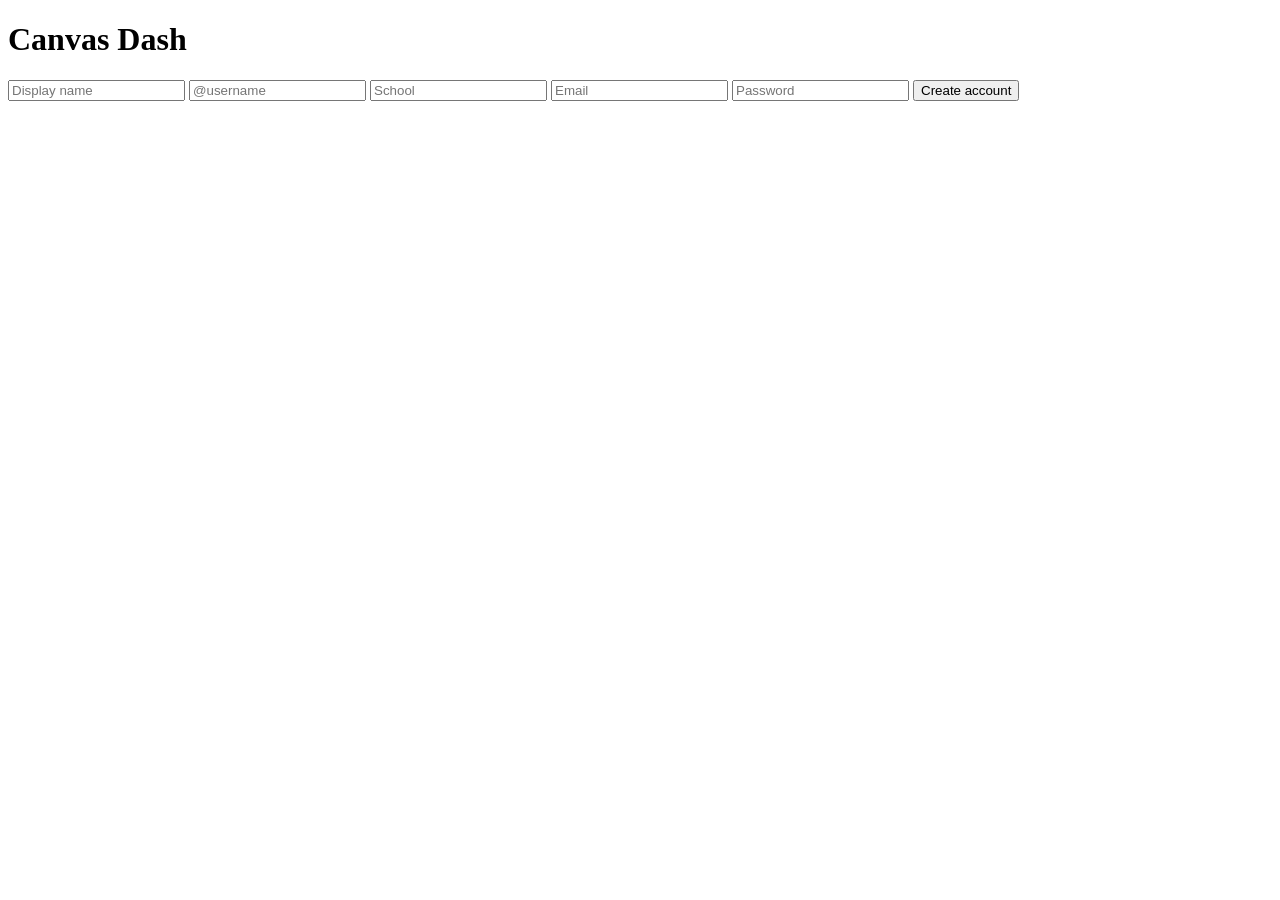
==== auth.html @ 6f3e8c3e "Auth work" ====
<!doctype html>
<html>
<head>
  <meta charset="UTF-8">
  <title>Canvas Dash Account</title>
</head>

<body>
  <h1>Canvas Dash</h1>

  <form id="signup-form">
    <input id="display-name" placeholder="Display name" required>
    <input id="username" placeholder="@username" required>
    <input id="school" placeholder="School" required>
    <input id="email" type="email" placeholder="Email" required>
    <input id="password" type="password" placeholder="Password" minlength="6" required>

    <button type="submit">Create account</button>
  </form>

  <p id="status"></p>

  <script src="supabase-config.js"></script>
  <script src="auth.bundle.js"></script>
</body>
</html>
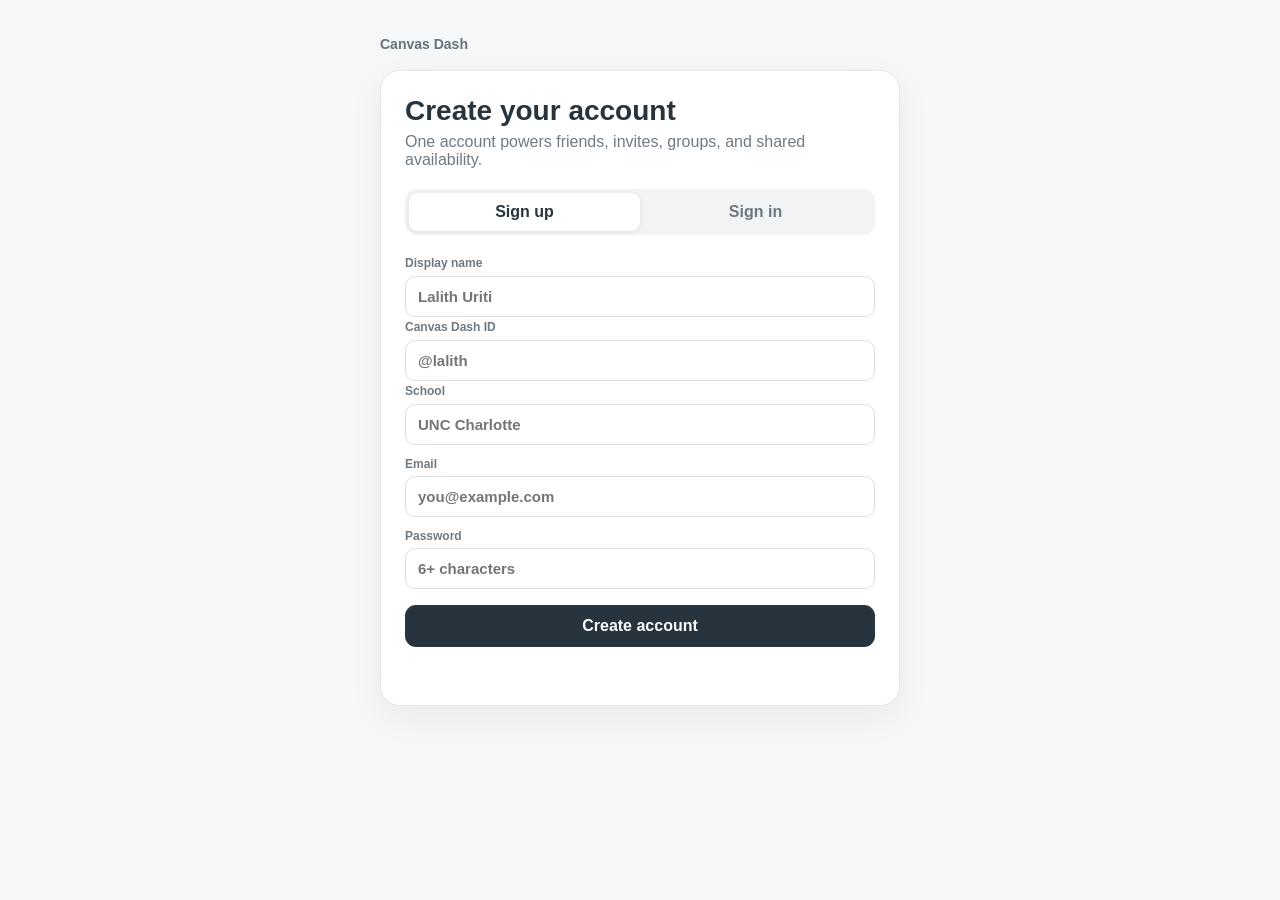
==== commit 99f60380: "Commit" ====
--- a/auth.html
+++ b/auth.html
@@ -1,26 +1,5 @@
 <!doctype html>
-<html>
-<head>
-  <meta charset="UTF-8">
-  <title>Canvas Dash Account</title>
-</head>
-
-<body>
-  <h1>Canvas Dash</h1>
-
-  <form id="signup-form">
-    <input id="display-name" placeholder="Display name" required>
-    <input id="username" placeholder="@username" required>
-    <input id="school" placeholder="School" required>
-    <input id="email" type="email" placeholder="Email" required>
-    <input id="password" type="password" placeholder="Password" minlength="6" required>
-
-    <button type="submit">Create account</button>
-  </form>
-
-  <p id="status"></p>
-
-  <script src="supabase-config.js"></script>
-  <script src="auth.bundle.js"></script>
-</body>
-</html>+<html lang="en"><head><meta charset="UTF-8"><meta name="viewport" content="width=device-width,initial-scale=1"><title>Canvas Dash Account</title><style>
+:root{font-family:Inter,-apple-system,BlinkMacSystemFont,"Segoe UI",sans-serif;color:#27333d;background:#f6f7f8}*{box-sizing:border-box}body{margin:0;padding:36px 18px}.wrap{max-width:520px;margin:0 auto}.brand{font-size:14px;font-weight:800;color:#66727c;margin-bottom:18px}.card{background:#fff;border:1px solid #e4e8eb;border-radius:20px;padding:24px;box-shadow:0 12px 35px rgba(20,30,40,.06)}h1{font-size:28px;margin:0 0 6px}.sub{color:#6f7a84;margin-bottom:20px}.tabs{display:grid;grid-template-columns:1fr 1fr;background:#f1f3f5;border-radius:12px;padding:4px;margin-bottom:18px}.tab{border:0;background:transparent;padding:10px;border-radius:9px;font:inherit;font-weight:800;color:#6f7881;cursor:pointer}.tab.active{background:#fff;color:#27333d;box-shadow:0 1px 5px rgba(20,30,40,.08)}form{display:grid;gap:12px}label{font-size:12px;font-weight:800;color:#6f7982}input{width:100%;margin-top:5px;border:1px solid #dce2e7;border-radius:10px;padding:11px 12px;font:inherit;font-size:15px}.btn{border:0;border-radius:11px;padding:12px 16px;background:#27333d;color:#fff;font:inherit;font-weight:800;cursor:pointer;margin-top:4px}.btn:disabled{opacity:.55}.status{margin-top:14px;font-size:13px;color:#65717b;min-height:20px}.status.err{color:#a23d3d}.status.ok{color:#2f7d52}.hidden{display:none}</style></head>
+<body><div class="wrap"><div class="brand">Canvas Dash</div><div class="card"><h1 id="title">Create your account</h1><div class="sub">One account powers friends, invites, groups, and shared availability.</div><div class="tabs"><button id="signup-tab" class="tab active" type="button">Sign up</button><button id="signin-tab" class="tab" type="button">Sign in</button></div>
+<form id="auth-form"><div id="profile-fields"><label>Display name<input id="display-name" autocomplete="name" placeholder="Lalith Uriti"></label><label>Canvas Dash ID<input id="username" autocomplete="username" placeholder="@lalith"></label><label>School<input id="school" placeholder="UNC Charlotte"></label></div><label>Email<input id="email" type="email" autocomplete="email" required placeholder="you@example.com"></label><label>Password<input id="password" type="password" autocomplete="current-password" minlength="6" required placeholder="6+ characters"></label><button id="submit" class="btn" type="submit">Create account</button></form><div id="status" class="status"></div></div></div><script src="supabase-config.js"></script><script src="auth.bundle.js"></script></body></html>
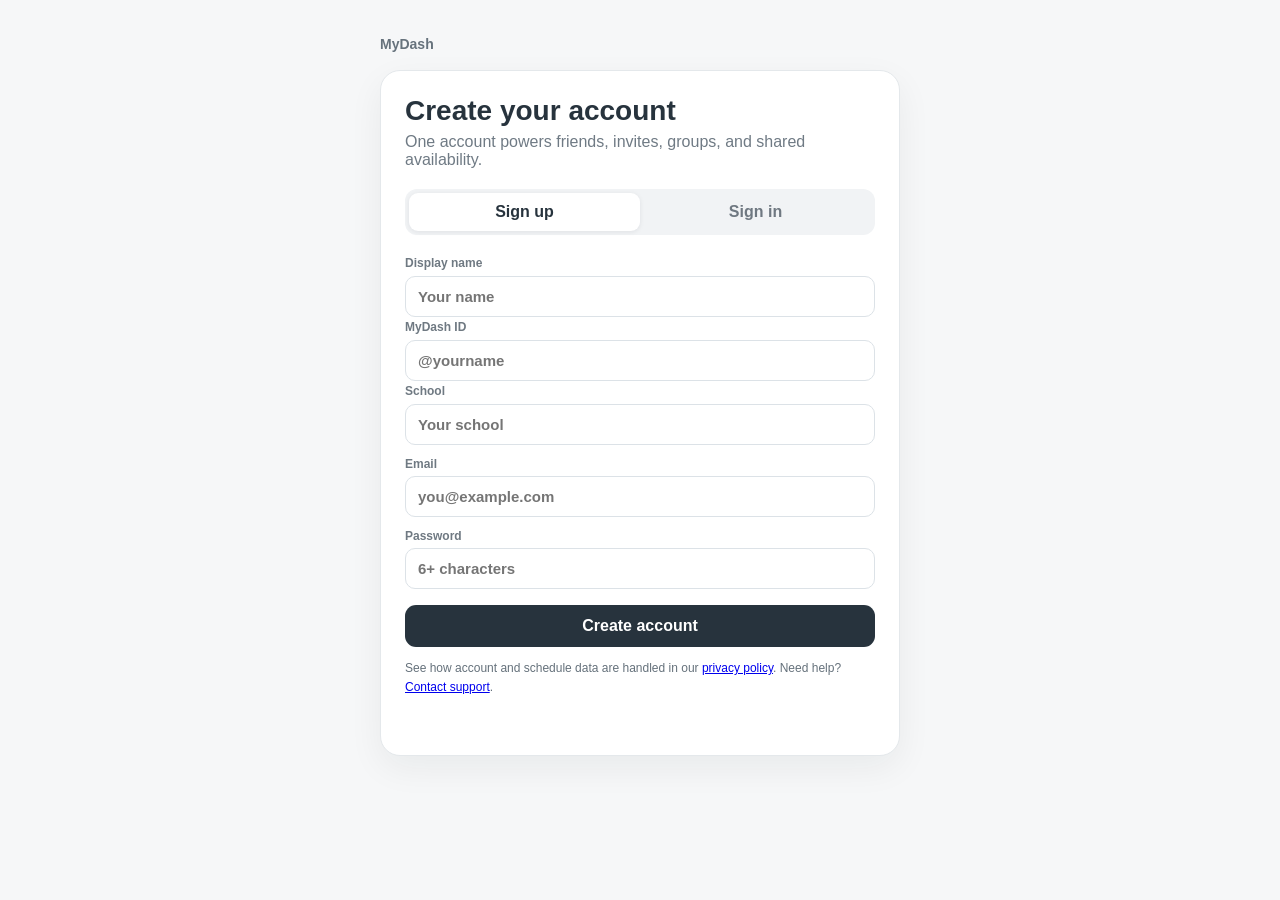
==== commit 035c735c: "Prepare MyDash 0.10.2 launch assets and verified first-run experience" ====
--- a/auth.html
+++ b/auth.html
@@ -1,5 +1,5 @@
 <!doctype html>
-<html lang="en"><head><meta charset="UTF-8"><meta name="viewport" content="width=device-width,initial-scale=1"><title>Canvas Dash Account</title><style>
+<html lang="en"><head><meta charset="UTF-8"><meta name="viewport" content="width=device-width,initial-scale=1"><title>MyDash Account</title><style>
 :root{font-family:Inter,-apple-system,BlinkMacSystemFont,"Segoe UI",sans-serif;color:#27333d;background:#f6f7f8}*{box-sizing:border-box}body{margin:0;padding:36px 18px}.wrap{max-width:520px;margin:0 auto}.brand{font-size:14px;font-weight:800;color:#66727c;margin-bottom:18px}.card{background:#fff;border:1px solid #e4e8eb;border-radius:20px;padding:24px;box-shadow:0 12px 35px rgba(20,30,40,.06)}h1{font-size:28px;margin:0 0 6px}.sub{color:#6f7a84;margin-bottom:20px}.tabs{display:grid;grid-template-columns:1fr 1fr;background:#f1f3f5;border-radius:12px;padding:4px;margin-bottom:18px}.tab{border:0;background:transparent;padding:10px;border-radius:9px;font:inherit;font-weight:800;color:#6f7881;cursor:pointer}.tab.active{background:#fff;color:#27333d;box-shadow:0 1px 5px rgba(20,30,40,.08)}form{display:grid;gap:12px}label{font-size:12px;font-weight:800;color:#6f7982}input{width:100%;margin-top:5px;border:1px solid #dce2e7;border-radius:10px;padding:11px 12px;font:inherit;font-size:15px}.btn{border:0;border-radius:11px;padding:12px 16px;background:#27333d;color:#fff;font:inherit;font-weight:800;cursor:pointer;margin-top:4px}.btn:disabled{opacity:.55}.status{margin-top:14px;font-size:13px;color:#65717b;min-height:20px}.status.err{color:#a23d3d}.status.ok{color:#2f7d52}.hidden{display:none}</style></head>
-<body><div class="wrap"><div class="brand">Canvas Dash</div><div class="card"><h1 id="title">Create your account</h1><div class="sub">One account powers friends, invites, groups, and shared availability.</div><div class="tabs"><button id="signup-tab" class="tab active" type="button">Sign up</button><button id="signin-tab" class="tab" type="button">Sign in</button></div>
-<form id="auth-form"><div id="profile-fields"><label>Display name<input id="display-name" autocomplete="name" placeholder="Lalith Uriti"></label><label>Canvas Dash ID<input id="username" autocomplete="username" placeholder="@lalith"></label><label>School<input id="school" placeholder="UNC Charlotte"></label></div><label>Email<input id="email" type="email" autocomplete="email" required placeholder="you@example.com"></label><label>Password<input id="password" type="password" autocomplete="current-password" minlength="6" required placeholder="6+ characters"></label><button id="submit" class="btn" type="submit">Create account</button></form><div id="status" class="status"></div></div></div><script src="supabase-config.js"></script><script src="auth.bundle.js"></script></body></html>+<body><div class="wrap"><div class="brand">MyDash</div><div class="card"><h1 id="title">Create your account</h1><div class="sub">One account powers friends, invites, groups, and shared availability.</div><div class="tabs"><button id="signup-tab" class="tab active" type="button">Sign up</button><button id="signin-tab" class="tab" type="button">Sign in</button></div>
+<form id="auth-form"><div id="profile-fields"><label>Display name<input id="display-name" autocomplete="name" placeholder="Your name"></label><label>MyDash ID<input id="username" autocomplete="username" placeholder="@yourname"></label><label>School<input id="school" placeholder="Your school"></label></div><label>Email<input id="email" type="email" autocomplete="email" required placeholder="you@example.com"></label><label>Password<input id="password" type="password" autocomplete="current-password" minlength="6" required placeholder="6+ characters"></label><button id="submit" class="btn" type="submit">Create account</button></form><p style="font-size:12px;color:#65717b;line-height:1.6">See how account and schedule data are handled in our <a href="privacy.html">privacy policy</a>. Need help? <a href="mailto:lalithuriti@gmail.com">Contact support</a>.</p><button id="signout" type="button" class="btn hidden">Sign out on this device</button><div id="status" class="status" role="status" aria-live="polite"></div></div></div><script src="supabase-config.js"></script><script src="auth.bundle.js"></script></body></html>
